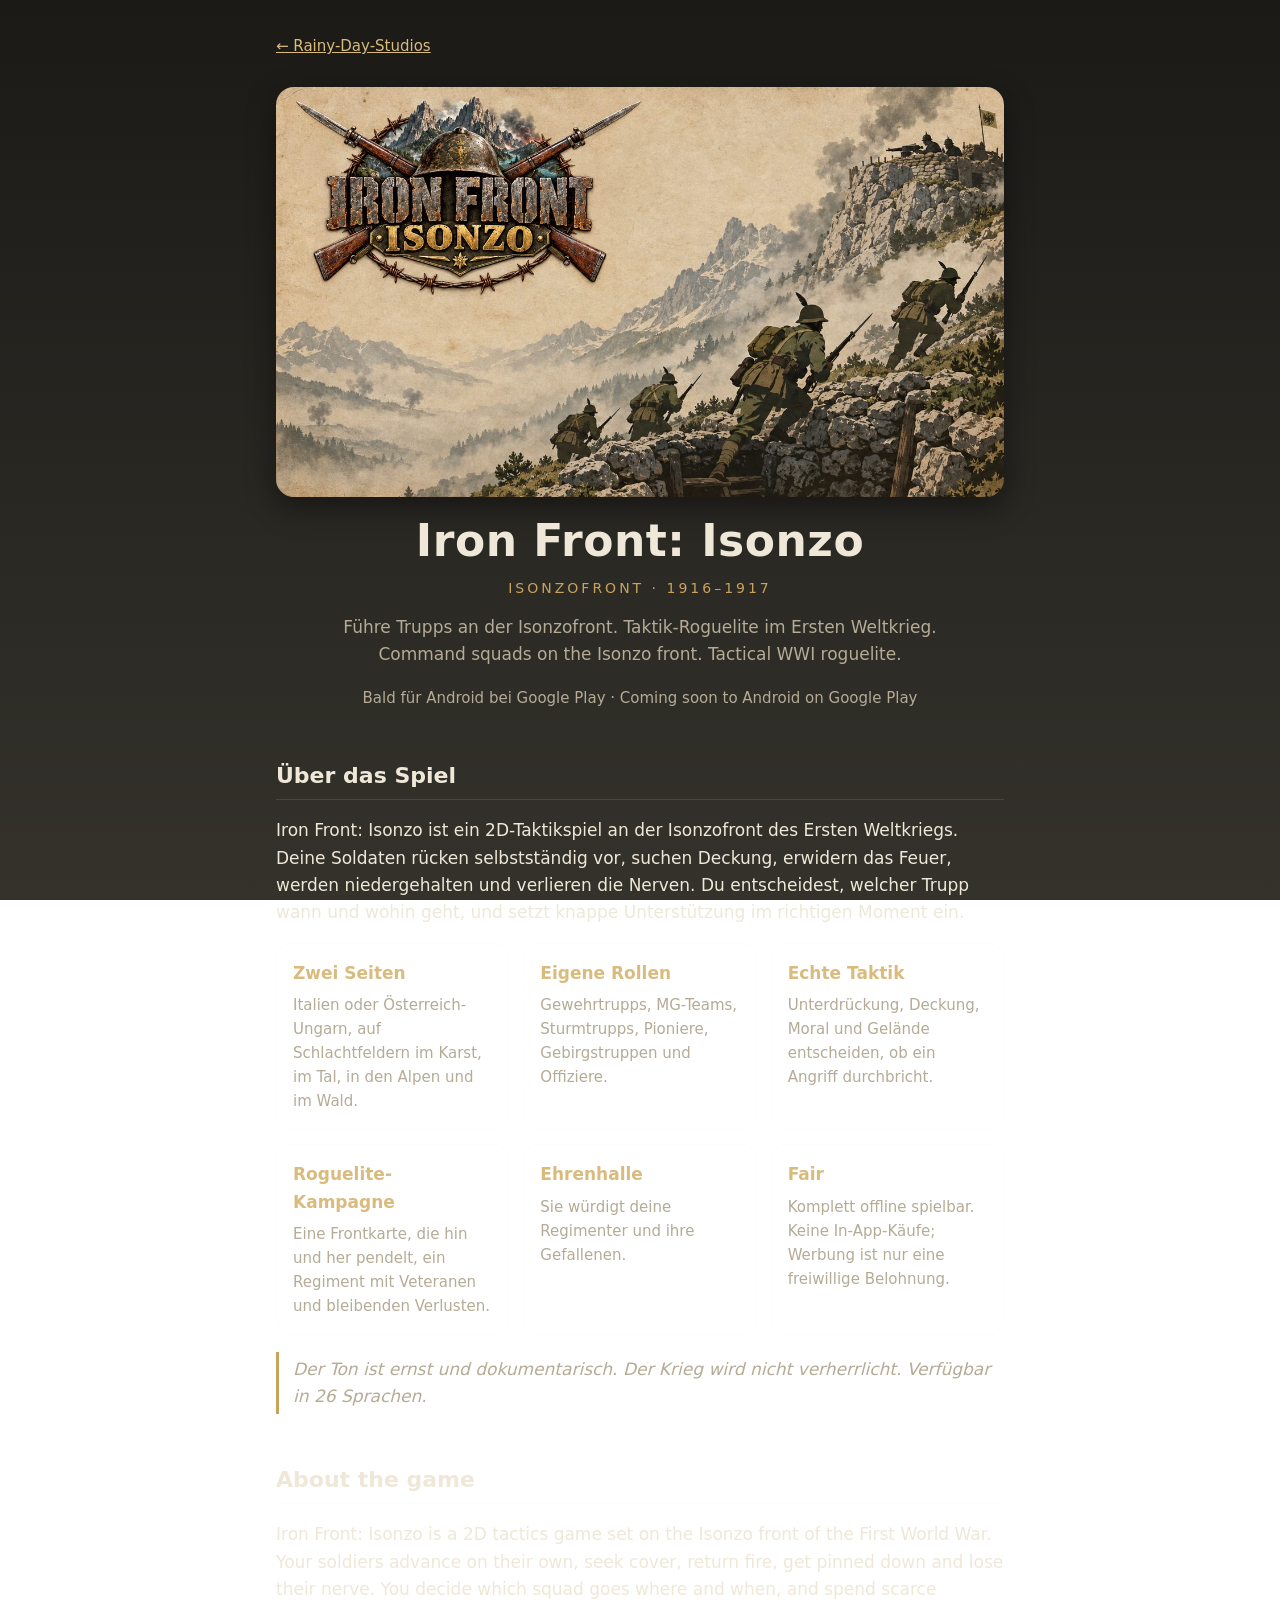
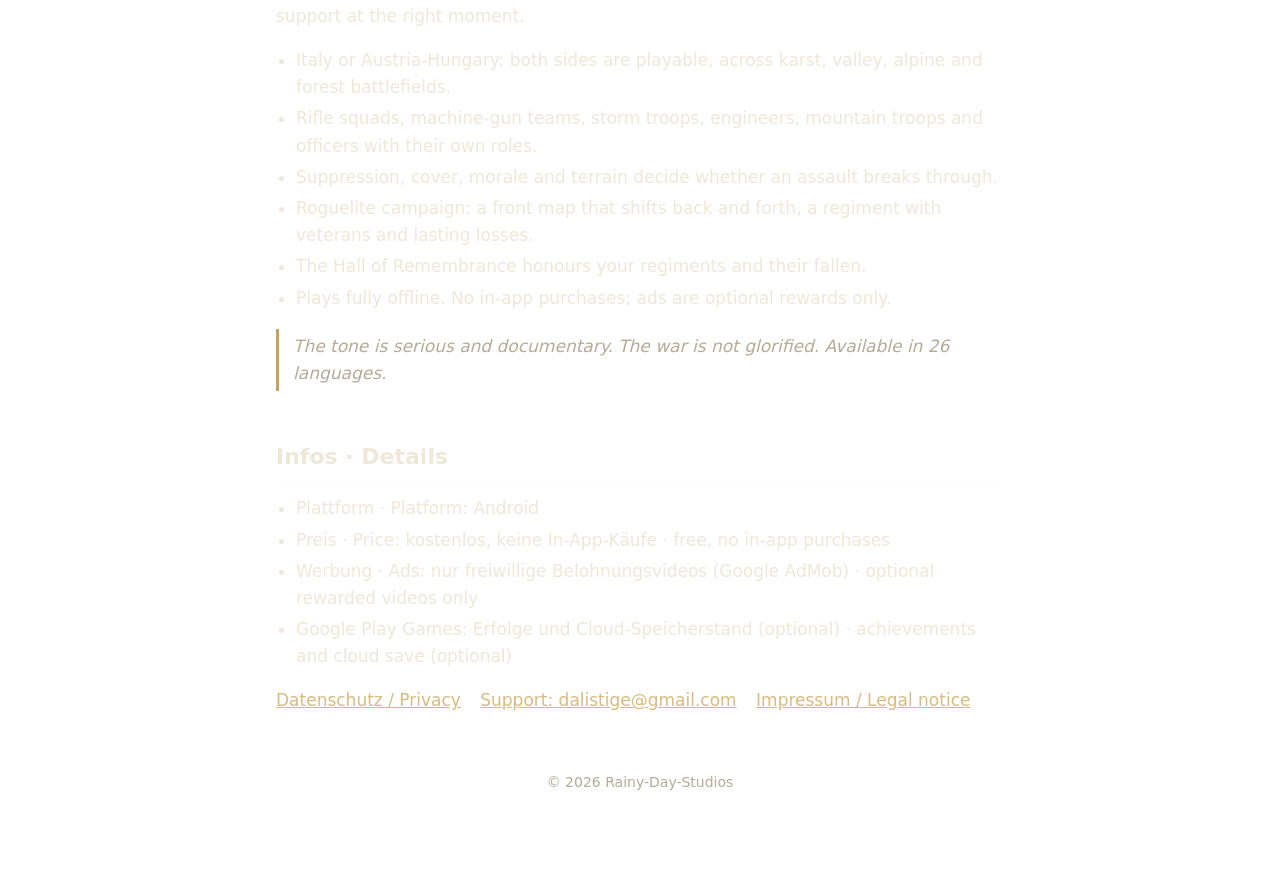
==== iron-front-isonzo/index.html @ 66a51d88 "Iron Front: Isonzo: Kachel, Produktseite und Datenschutzerklärung Co-Authored-By: Claude Opus 5.5 <n" ====
<!doctype html>
<html lang="de">
<head>
  <meta charset="utf-8" />
  <meta name="viewport" content="width=device-width, initial-scale=1" />
  <title>Iron Front: Isonzo – Rainy-Day-Studios</title>
  <meta name="description" content="Iron Front: Isonzo – Taktik-Roguelite an der Isonzofront 1916–1917. Tactical WWI roguelite on the Isonzo front, 1916–1917." />
  <link rel="icon" href="icon.png" />
  <style>
    :root { --bg1: #1b1a17; --bg2: #34322b; --text: #efe8d8; --muted: #b5ab96; --card: rgba(255,255,255,.05); --line: rgba(239,232,216,.12); --brass: #c9a35c; --accent: #d9bb7e; }
    * { box-sizing: border-box; }
    html, body { margin: 0; min-height: 100%; }
    body {
      background: linear-gradient(var(--bg1), var(--bg2)) fixed;
      color: var(--text);
      font: 17px/1.6 system-ui, -apple-system, "Segoe UI", Roboto, sans-serif;
      overflow-x: hidden;
    }
    main { position: relative; max-width: 760px; margin: 0 auto; padding: 32px 16px 80px; }
    .back { font-size: 15px; }
    header { text-align: center; margin-top: 28px; }
    .banner { display: block; width: 100%; height: auto; aspect-ratio: 16 / 9; border-radius: 18px; box-shadow: 0 10px 30px rgba(0,0,0,.45); }
    h1 { margin: 18px 0 0; font-size: clamp(30px, 7vw, 44px); letter-spacing: .5px; line-height: 1.2; }
    .tagline { color: var(--muted); margin: 6px 0 0; }
    .years { color: var(--brass); letter-spacing: 3px; font-size: 14px; text-transform: uppercase; margin-top: 10px; }
    .cta { display: inline-block; margin-top: 22px; padding: 10px 22px; border-radius: 999px; background: var(--brass); color: #1b1a17; font-weight: 600; text-decoration: none; }
    .soon { margin-top: 18px; color: var(--muted); font-size: 15px; }
    section { margin-top: 48px; }
    h2 { font-size: 22px; margin: 0 0 14px; border-bottom: 1px solid var(--line); padding-bottom: 6px; }
    .lang { color: var(--muted); font-size: 13px; text-transform: uppercase; letter-spacing: 2px; margin: 0 0 6px; }
    .grid { display: grid; grid-template-columns: repeat(auto-fit, minmax(220px, 1fr)); gap: 14px; }
    .card { background: var(--card); border: 1px solid var(--line); border-radius: 16px; padding: 16px; }
    .card h3 { margin: 0 0 6px; font-size: 17px; color: var(--accent); }
    .card p { margin: 0; color: var(--muted); font-size: 15px; }
    ul.facts { padding-left: 20px; margin: 0; }
    ul.facts li { margin: 4px 0; }
    .tone { border-left: 3px solid var(--brass); padding: 4px 0 4px 14px; color: var(--muted); font-style: italic; }
    a { color: var(--accent); }
    .links a { margin-right: 14px; white-space: nowrap; }
    footer { margin-top: 56px; color: var(--muted); font-size: 14px; text-align: center; }
  </style>
</head>
<body>
  <main>
    <a class="back" href="../">← Rainy-Day-Studios</a>

    <header>
      <img class="banner" src="banner.jpg" width="1280" height="720" alt="Iron Front: Isonzo – Logo mit Gebirgstruppen beim Sturm auf eine Karststellung" />
      <h1>Iron Front: Isonzo</h1>
      <p class="years">Isonzofront · 1916–1917</p>
      <p class="tagline">Führe Trupps an der Isonzofront. Taktik-Roguelite im Ersten Weltkrieg.<br />Command squads on the Isonzo front. Tactical WWI roguelite.</p>
      <!-- TODO: replace with the Google Play link once the game is public:
      <a class="cta" href="https://play.google.com/store/apps/details?id=com.rainydaystudios.ironfrontisonzo">Bei Google Play · Get it on Google Play</a> -->
      <p class="soon">Bald für Android bei Google Play · Coming soon to Android on Google Play</p>
    </header>

    <section>
      <h2>Über das Spiel</h2>
      <p>Iron Front: Isonzo ist ein 2D-Taktikspiel an der Isonzofront des Ersten Weltkriegs. Deine Soldaten rücken selbstständig vor, suchen Deckung, erwidern das Feuer, werden niedergehalten und verlieren die Nerven. Du entscheidest, welcher Trupp wann und wohin geht, und setzt knappe Unterstützung im richtigen Moment ein.</p>
      <div class="grid">
        <div class="card"><h3>Zwei Seiten</h3><p>Italien oder Österreich-Ungarn, auf Schlachtfeldern im Karst, im Tal, in den Alpen und im Wald.</p></div>
        <div class="card"><h3>Eigene Rollen</h3><p>Gewehrtrupps, MG-Teams, Sturmtrupps, Pioniere, Gebirgstruppen und Offiziere.</p></div>
        <div class="card"><h3>Echte Taktik</h3><p>Unterdrückung, Deckung, Moral und Gelände entscheiden, ob ein Angriff durchbricht.</p></div>
        <div class="card"><h3>Roguelite-Kampagne</h3><p>Eine Frontkarte, die hin und her pendelt, ein Regiment mit Veteranen und bleibenden Verlusten.</p></div>
        <div class="card"><h3>Ehrenhalle</h3><p>Sie würdigt deine Regimenter und ihre Gefallenen.</p></div>
        <div class="card"><h3>Fair</h3><p>Komplett offline spielbar. Keine In-App-Käufe; Werbung ist nur eine freiwillige Belohnung.</p></div>
      </div>
      <p class="tone">Der Ton ist ernst und dokumentarisch. Der Krieg wird nicht verherrlicht. Verfügbar in 26 Sprachen.</p>
    </section>

    <section lang="en">
      <h2>About the game</h2>
      <p>Iron Front: Isonzo is a 2D tactics game set on the Isonzo front of the First World War. Your soldiers advance on their own, seek cover, return fire, get pinned down and lose their nerve. You decide which squad goes where and when, and spend scarce support at the right moment.</p>
      <ul class="facts">
        <li>Italy or Austria-Hungary: both sides are playable, across karst, valley, alpine and forest battlefields.</li>
        <li>Rifle squads, machine-gun teams, storm troops, engineers, mountain troops and officers with their own roles.</li>
        <li>Suppression, cover, morale and terrain decide whether an assault breaks through.</li>
        <li>Roguelite campaign: a front map that shifts back and forth, a regiment with veterans and lasting losses.</li>
        <li>The Hall of Remembrance honours your regiments and their fallen.</li>
        <li>Plays fully offline. No in-app purchases; ads are optional rewards only.</li>
      </ul>
      <p class="tone">The tone is serious and documentary. The war is not glorified. Available in 26 languages.</p>
    </section>

    <section>
      <h2>Infos · Details</h2>
      <ul class="facts">
        <li>Plattform · Platform: Android</li>
        <li>Preis · Price: kostenlos, keine In-App-Käufe · free, no in-app purchases</li>
        <li>Werbung · Ads: nur freiwillige Belohnungsvideos (Google AdMob) · optional rewarded videos only</li>
        <li>Google Play Games: Erfolge und Cloud-Speicherstand (optional) · achievements and cloud save (optional)</li>
      </ul>
      <p class="links">
        <a href="privacy.html">Datenschutz / Privacy</a>
        <a href="mailto:dalistige@gmail.com">Support: dalistige@gmail.com</a>
        <a href="../#impressum">Impressum / Legal notice</a>
      </p>
    </section>

    <footer>© 2026 Rainy-Day-Studios</footer>
  </main>
</body>
</html>
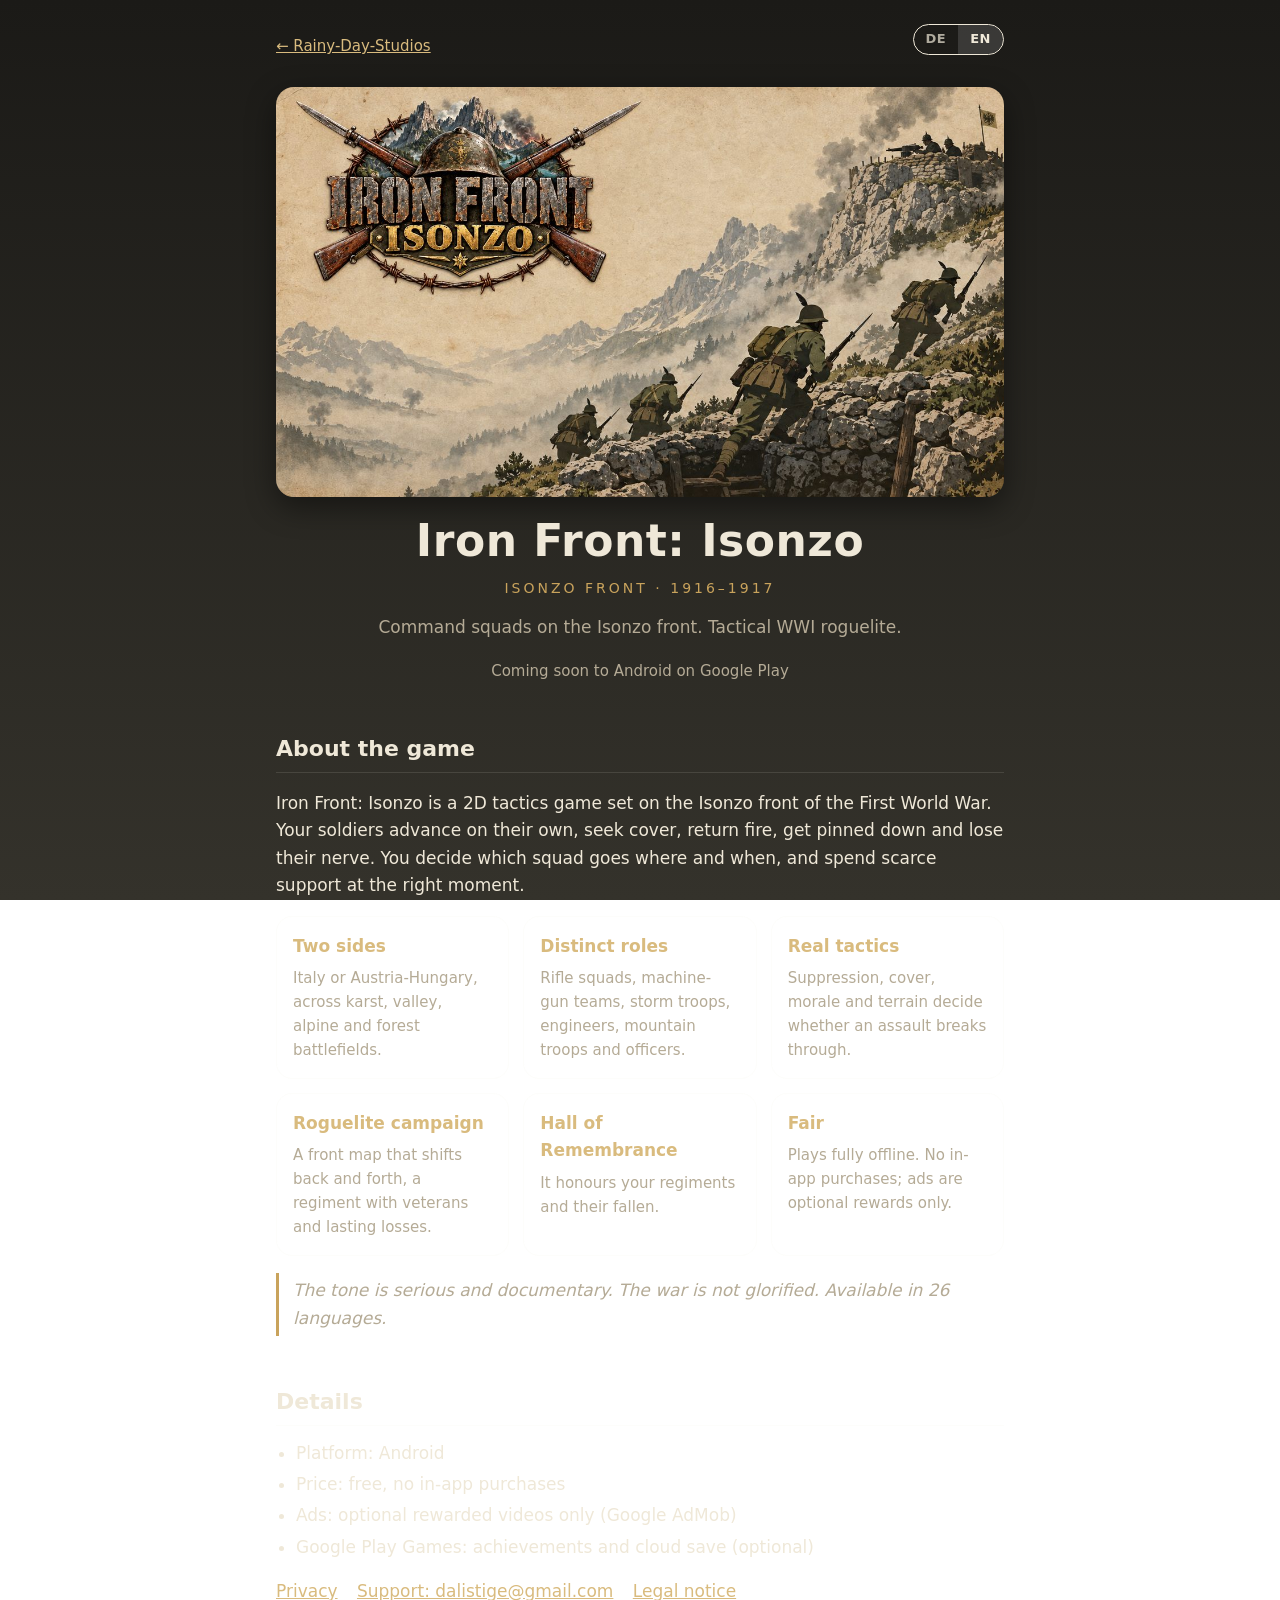
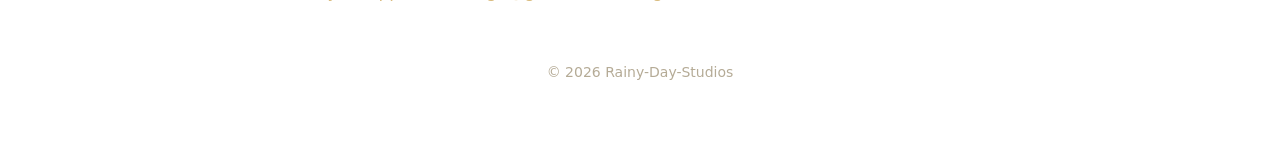
==== commit 2d3bbceb: "Sprachauswahl DE/EN statt zweisprachiger Texte auf allen Seiten Co-Authored-By: Claude Opus 5.5 <nor" ====
--- a/iron-front-isonzo/index.html
+++ b/iron-front-isonzo/index.html
@@ -1,11 +1,13 @@
 <!doctype html>
-<html lang="de">
+<html lang="de" data-title-de="Iron Front: Isonzo – Taktik-Roguelite im Ersten Weltkrieg" data-title-en="Iron Front: Isonzo – Tactical WWI roguelite">
 <head>
   <meta charset="utf-8" />
   <meta name="viewport" content="width=device-width, initial-scale=1" />
   <title>Iron Front: Isonzo – Rainy-Day-Studios</title>
   <meta name="description" content="Iron Front: Isonzo – Taktik-Roguelite an der Isonzofront 1916–1917. Tactical WWI roguelite on the Isonzo front, 1916–1917." />
   <link rel="icon" href="icon.png" />
+  <link rel="stylesheet" href="../lang.css" />
+  <script src="../lang.js"></script>
   <style>
     :root { --bg1: #1b1a17; --bg2: #34322b; --text: #efe8d8; --muted: #b5ab96; --card: rgba(255,255,255,.05); --line: rgba(239,232,216,.12); --brass: #c9a35c; --accent: #d9bb7e; }
     * { box-sizing: border-box; }
@@ -27,8 +29,7 @@
     .soon { margin-top: 18px; color: var(--muted); font-size: 15px; }
     section { margin-top: 48px; }
     h2 { font-size: 22px; margin: 0 0 14px; border-bottom: 1px solid var(--line); padding-bottom: 6px; }
-    .lang { color: var(--muted); font-size: 13px; text-transform: uppercase; letter-spacing: 2px; margin: 0 0 6px; }
-    .grid { display: grid; grid-template-columns: repeat(auto-fit, minmax(220px, 1fr)); gap: 14px; }
+    .grid { margin-top: 16px; display: grid; grid-template-columns: repeat(auto-fit, minmax(220px, 1fr)); gap: 14px; }
     .card { background: var(--card); border: 1px solid var(--line); border-radius: 16px; padding: 16px; }
     .card h3 { margin: 0 0 6px; font-size: 17px; color: var(--accent); }
     .card p { margin: 0; color: var(--muted); font-size: 15px; }
@@ -42,58 +43,49 @@
 </head>
 <body>
   <main>
+    <div class="lang-switch" role="group" aria-label="Sprache / Language">
+      <button type="button" data-set="de" lang="de">DE</button>
+      <button type="button" data-set="en" lang="en">EN</button>
+    </div>
     <a class="back" href="../">← Rainy-Day-Studios</a>
 
     <header>
-      <img class="banner" src="banner.jpg" width="1280" height="720" alt="Iron Front: Isonzo – Logo mit Gebirgstruppen beim Sturm auf eine Karststellung" />
+      <img class="banner" src="banner.jpg" width="1280" height="720" alt="Iron Front: Isonzo" />
       <h1>Iron Front: Isonzo</h1>
-      <p class="years">Isonzofront · 1916–1917</p>
-      <p class="tagline">Führe Trupps an der Isonzofront. Taktik-Roguelite im Ersten Weltkrieg.<br />Command squads on the Isonzo front. Tactical WWI roguelite.</p>
+      <p class="years"><span class="l10n" lang="de">Isonzofront</span><span class="l10n" lang="en">Isonzo front</span> · 1916–1917</p>
+      <p class="tagline"><span class="l10n" lang="de">Führe Trupps an der Isonzofront. Taktik-Roguelite im Ersten Weltkrieg.</span><span class="l10n" lang="en">Command squads on the Isonzo front. Tactical WWI roguelite.</span></p>
       <!-- TODO: replace with the Google Play link once the game is public:
-      <a class="cta" href="https://play.google.com/store/apps/details?id=com.rainydaystudios.ironfrontisonzo">Bei Google Play · Get it on Google Play</a> -->
-      <p class="soon">Bald für Android bei Google Play · Coming soon to Android on Google Play</p>
+      <a class="cta" href="https://play.google.com/store/apps/details?id=com.rainydaystudios.ironfrontisonzo">Google Play</a> -->
+      <p class="soon"><span class="l10n" lang="de">Bald für Android bei Google Play</span><span class="l10n" lang="en">Coming soon to Android on Google Play</span></p>
     </header>
 
     <section>
-      <h2>Über das Spiel</h2>
-      <p>Iron Front: Isonzo ist ein 2D-Taktikspiel an der Isonzofront des Ersten Weltkriegs. Deine Soldaten rücken selbstständig vor, suchen Deckung, erwidern das Feuer, werden niedergehalten und verlieren die Nerven. Du entscheidest, welcher Trupp wann und wohin geht, und setzt knappe Unterstützung im richtigen Moment ein.</p>
+      <h2><span class="l10n" lang="de">Über das Spiel</span><span class="l10n" lang="en">About the game</span></h2>
+      <p class="l10n" lang="de">Iron Front: Isonzo ist ein 2D-Taktikspiel an der Isonzofront des Ersten Weltkriegs. Deine Soldaten rücken selbstständig vor, suchen Deckung, erwidern das Feuer, werden niedergehalten und verlieren die Nerven. Du entscheidest, welcher Trupp wann und wohin geht, und setzt knappe Unterstützung im richtigen Moment ein.</p>
+      <p class="l10n" lang="en">Iron Front: Isonzo is a 2D tactics game set on the Isonzo front of the First World War. Your soldiers advance on their own, seek cover, return fire, get pinned down and lose their nerve. You decide which squad goes where and when, and spend scarce support at the right moment.</p>
       <div class="grid">
-        <div class="card"><h3>Zwei Seiten</h3><p>Italien oder Österreich-Ungarn, auf Schlachtfeldern im Karst, im Tal, in den Alpen und im Wald.</p></div>
-        <div class="card"><h3>Eigene Rollen</h3><p>Gewehrtrupps, MG-Teams, Sturmtrupps, Pioniere, Gebirgstruppen und Offiziere.</p></div>
-        <div class="card"><h3>Echte Taktik</h3><p>Unterdrückung, Deckung, Moral und Gelände entscheiden, ob ein Angriff durchbricht.</p></div>
-        <div class="card"><h3>Roguelite-Kampagne</h3><p>Eine Frontkarte, die hin und her pendelt, ein Regiment mit Veteranen und bleibenden Verlusten.</p></div>
-        <div class="card"><h3>Ehrenhalle</h3><p>Sie würdigt deine Regimenter und ihre Gefallenen.</p></div>
-        <div class="card"><h3>Fair</h3><p>Komplett offline spielbar. Keine In-App-Käufe; Werbung ist nur eine freiwillige Belohnung.</p></div>
+        <div class="card"><h3><span class="l10n" lang="de">Zwei Seiten</span><span class="l10n" lang="en">Two sides</span></h3><p><span class="l10n" lang="de">Italien oder Österreich-Ungarn, auf Schlachtfeldern im Karst, im Tal, in den Alpen und im Wald.</span><span class="l10n" lang="en">Italy or Austria-Hungary, across karst, valley, alpine and forest battlefields.</span></p></div>
+        <div class="card"><h3><span class="l10n" lang="de">Eigene Rollen</span><span class="l10n" lang="en">Distinct roles</span></h3><p><span class="l10n" lang="de">Gewehrtrupps, MG-Teams, Sturmtrupps, Pioniere, Gebirgstruppen und Offiziere.</span><span class="l10n" lang="en">Rifle squads, machine-gun teams, storm troops, engineers, mountain troops and officers.</span></p></div>
+        <div class="card"><h3><span class="l10n" lang="de">Echte Taktik</span><span class="l10n" lang="en">Real tactics</span></h3><p><span class="l10n" lang="de">Unterdrückung, Deckung, Moral und Gelände entscheiden, ob ein Angriff durchbricht.</span><span class="l10n" lang="en">Suppression, cover, morale and terrain decide whether an assault breaks through.</span></p></div>
+        <div class="card"><h3><span class="l10n" lang="de">Roguelite-Kampagne</span><span class="l10n" lang="en">Roguelite campaign</span></h3><p><span class="l10n" lang="de">Eine Frontkarte, die hin und her pendelt, ein Regiment mit Veteranen und bleibenden Verlusten.</span><span class="l10n" lang="en">A front map that shifts back and forth, a regiment with veterans and lasting losses.</span></p></div>
+        <div class="card"><h3><span class="l10n" lang="de">Ehrenhalle</span><span class="l10n" lang="en">Hall of Remembrance</span></h3><p><span class="l10n" lang="de">Sie würdigt deine Regimenter und ihre Gefallenen.</span><span class="l10n" lang="en">It honours your regiments and their fallen.</span></p></div>
+        <div class="card"><h3><span class="l10n" lang="de">Fair</span><span class="l10n" lang="en">Fair</span></h3><p><span class="l10n" lang="de">Komplett offline spielbar. Keine In-App-Käufe; Werbung ist nur eine freiwillige Belohnung.</span><span class="l10n" lang="en">Plays fully offline. No in-app purchases; ads are optional rewards only.</span></p></div>
       </div>
-      <p class="tone">Der Ton ist ernst und dokumentarisch. Der Krieg wird nicht verherrlicht. Verfügbar in 26 Sprachen.</p>
-    </section>
-
-    <section lang="en">
-      <h2>About the game</h2>
-      <p>Iron Front: Isonzo is a 2D tactics game set on the Isonzo front of the First World War. Your soldiers advance on their own, seek cover, return fire, get pinned down and lose their nerve. You decide which squad goes where and when, and spend scarce support at the right moment.</p>
-      <ul class="facts">
-        <li>Italy or Austria-Hungary: both sides are playable, across karst, valley, alpine and forest battlefields.</li>
-        <li>Rifle squads, machine-gun teams, storm troops, engineers, mountain troops and officers with their own roles.</li>
-        <li>Suppression, cover, morale and terrain decide whether an assault breaks through.</li>
-        <li>Roguelite campaign: a front map that shifts back and forth, a regiment with veterans and lasting losses.</li>
-        <li>The Hall of Remembrance honours your regiments and their fallen.</li>
-        <li>Plays fully offline. No in-app purchases; ads are optional rewards only.</li>
-      </ul>
-      <p class="tone">The tone is serious and documentary. The war is not glorified. Available in 26 languages.</p>
+      <p class="tone"><span class="l10n" lang="de">Der Ton ist ernst und dokumentarisch. Der Krieg wird nicht verherrlicht. Verfügbar in 26 Sprachen.</span><span class="l10n" lang="en">The tone is serious and documentary. The war is not glorified. Available in 26 languages.</span></p>
     </section>
 
     <section>
-      <h2>Infos · Details</h2>
+      <h2><span class="l10n" lang="de">Infos</span><span class="l10n" lang="en">Details</span></h2>
       <ul class="facts">
-        <li>Plattform · Platform: Android</li>
-        <li>Preis · Price: kostenlos, keine In-App-Käufe · free, no in-app purchases</li>
-        <li>Werbung · Ads: nur freiwillige Belohnungsvideos (Google AdMob) · optional rewarded videos only</li>
-        <li>Google Play Games: Erfolge und Cloud-Speicherstand (optional) · achievements and cloud save (optional)</li>
+        <li><span class="l10n" lang="de">Plattform: Android</span><span class="l10n" lang="en">Platform: Android</span></li>
+        <li><span class="l10n" lang="de">Preis: kostenlos, keine In-App-Käufe</span><span class="l10n" lang="en">Price: free, no in-app purchases</span></li>
+        <li><span class="l10n" lang="de">Werbung: nur freiwillige Belohnungsvideos (Google AdMob)</span><span class="l10n" lang="en">Ads: optional rewarded videos only (Google AdMob)</span></li>
+        <li><span class="l10n" lang="de">Google Play Games: Erfolge und Cloud-Speicherstand (optional)</span><span class="l10n" lang="en">Google Play Games: achievements and cloud save (optional)</span></li>
       </ul>
       <p class="links">
-        <a href="privacy.html">Datenschutz / Privacy</a>
+        <a href="privacy.html"><span class="l10n" lang="de">Datenschutz</span><span class="l10n" lang="en">Privacy</span></a>
         <a href="mailto:dalistige@gmail.com">Support: dalistige@gmail.com</a>
-        <a href="../#impressum">Impressum / Legal notice</a>
+        <a href="../#impressum"><span class="l10n" lang="de">Impressum</span><span class="l10n" lang="en">Legal notice</span></a>
       </p>
     </section>
 
--- a/lang.css
+++ b/lang.css
@@ -0,0 +1,15 @@
+/* Language switch (see lang.js). Only the chosen language is shown. */
+html[data-lang="de"] .l10n:not(:lang(de)),
+html[data-lang="en"] .l10n:not(:lang(en)) { display: none !important; }
+html:not([data-lang]) .lang-switch { display: none; }
+
+.lang-switch {
+  position: absolute; top: 24px; right: 16px; z-index: 2;
+  display: flex; border: 1px solid currentColor; border-radius: 999px; overflow: hidden;
+}
+.lang-switch button {
+  font: inherit; font-size: 13px; font-weight: 600; letter-spacing: .5px;
+  padding: 4px 12px; margin: 0; border: 0; background: none; color: inherit; cursor: pointer; opacity: .7;
+}
+.lang-switch button[aria-pressed="true"] { background: rgba(127,127,127,.3); opacity: 1; }
+.lang-switch button:focus-visible { outline: 2px solid currentColor; outline-offset: -3px; }
